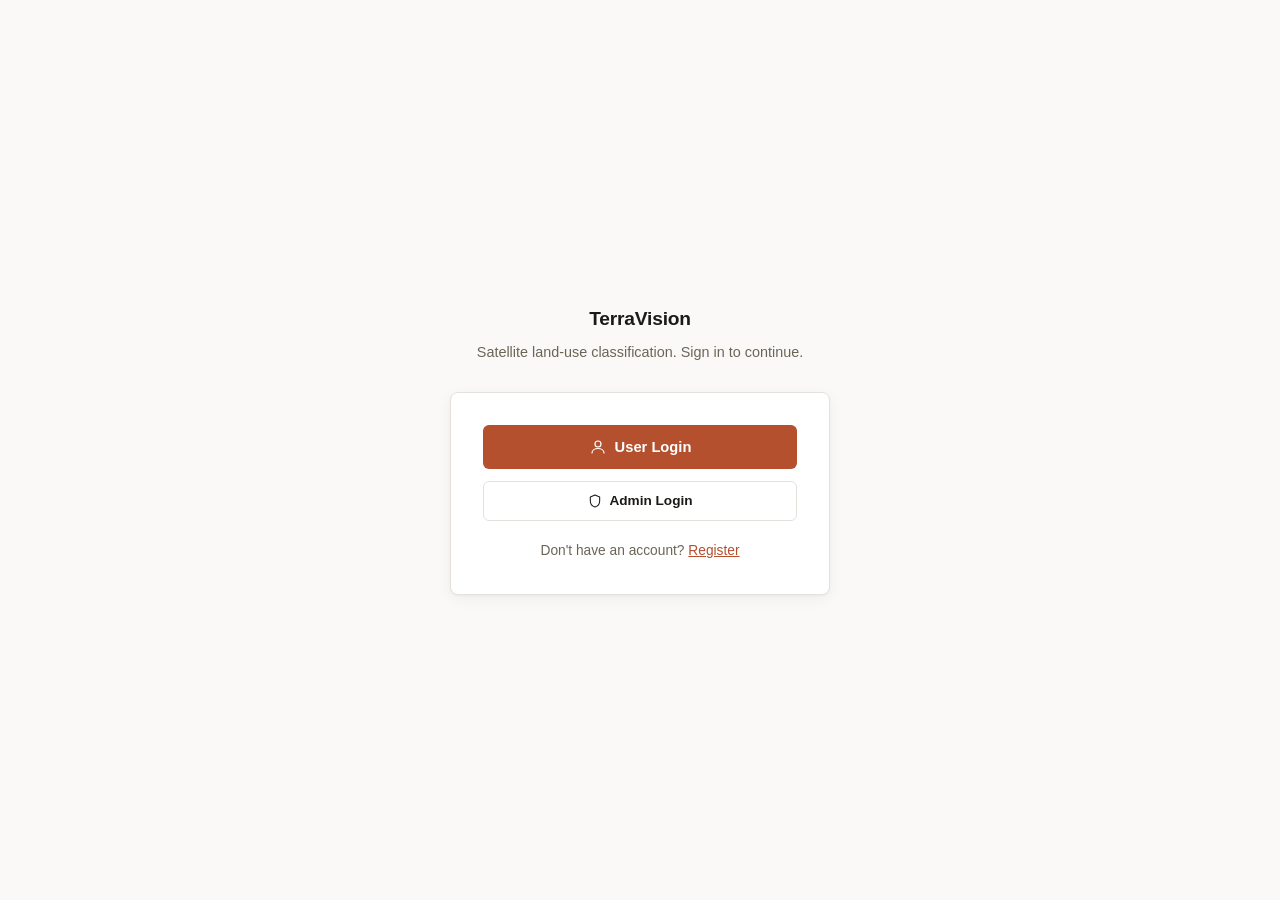
==== backend/src/main/resources/static/index.html @ 844b73f8 "Add auth, history, admin panel, Docker, deployment docs" ====
<!DOCTYPE html>
<html lang="en">
<head>
    <meta charset="UTF-8">
    <meta name="viewport" content="width=device-width, initial-scale=1.0">
    <title>TerraVision</title>
    <link rel="stylesheet" href="css/style.css">
</head>
<body>

<div class="auth-shell">
    <span class="brand" style="margin-bottom:8px;">TerraVision</span>
    <p style="color:var(--color-ink-muted); font-size:0.9rem; margin-bottom:28px; text-align:center;">
        Satellite land-use classification. Sign in to continue.
    </p>

    <div class="auth-card" style="text-align:center;">
        <div style="display:flex; flex-direction:column; gap:12px;">
            <a href="login.html" class="btn-primary" style="text-decoration:none;">
                <span style="width:18px;height:18px;display:inline-flex;" id="userLoginIcon"></span>
                User Login
            </a>
            <a href="login.html?intent=admin" class="btn-secondary" style="width:100%; text-decoration:none;">
                <span style="width:16px;height:16px;display:inline-flex;" id="adminLoginIcon"></span>
                Admin Login
            </a>
        </div>

        <p class="switch-link">Don't have an account? <a href="register.html">Register</a></p>
    </div>
</div>

<script src="js/icons.js"></script>
<script src="js/auth.js"></script>
<script>
    // Both buttons above go to the exact same login form and the exact same
    // POST /api/v1/auth/login call -- "Admin Login" only changes the login page's
    // heading/icon (cosmetic, via ?intent=admin). Role is determined solely by the
    // server from the JWT it issues; logging in with a non-admin account via
    // "Admin Login" just logs you in as a regular user, same as clicking
    // "User Login" would have.
    redirectIfAlreadyLoggedIn();
    document.getElementById('userLoginIcon').innerHTML = ICONS.user;
    document.getElementById('adminLoginIcon').innerHTML = ICONS.shield;
</script>
</body>
</html>
---- backend/src/main/resources/static/css/style.css ----
:root {
    --color-bg: #faf9f7;
    --color-surface: #ffffff;
    --color-border: #e5e2dd;
    --color-ink: #1c1a17;
    --color-ink-muted: #6b6558;
    --color-ink-faint: #9c9587;

    --color-accent: #b5502e;
    --color-accent-hover: #96401f;
    --color-accent-bg: #fbeee7;

    --color-error: #ad2b21;
    --color-error-bg: #fceceb;
    --color-success: #1e7a4c;
    --color-success-bg: #e9f5ee;
    --color-warning: #92590f;
    --color-warning-bg: #fbf1de;

    --font-ui: -apple-system, BlinkMacSystemFont, "Segoe UI", Roboto, Helvetica, Arial, sans-serif;
    --font-mono: ui-monospace, SFMono-Regular, Menlo, Consolas, "Liberation Mono", monospace;

    --radius: 8px;
    --shadow-card: 0 1px 2px rgba(28, 26, 23, 0.04), 0 4px 16px rgba(28, 26, 23, 0.05);
}

* {
    margin: 0;
    padding: 0;
    box-sizing: border-box;
}

body {
    font-family: var(--font-ui);
    background: var(--color-bg);
    color: var(--color-ink);
    line-height: 1.5;
}

a {
    color: var(--color-accent);
}

code {
    font-family: var(--font-mono);
    background: var(--color-accent-bg);
    padding: 1px 5px;
    border-radius: 4px;
    font-size: 0.9em;
}

/* Topbar */
#topbar {
    position: sticky;
    top: 0;
    z-index: 100;
    background: var(--color-surface);
    border-bottom: 1px solid var(--color-border);
}

.topbar-inner {
    max-width: 1100px;
    margin: 0 auto;
    padding: 14px 24px;
    display: flex;
    align-items: center;
    gap: 24px;
    flex-wrap: wrap;
}

.brand {
    font-size: 1.05rem;
    font-weight: 700;
    color: var(--color-ink);
    text-decoration: none;
    letter-spacing: -0.01em;
}

.nav-links {
    display: flex;
    gap: 20px;
    flex: 1;
    flex-wrap: wrap;
}

.nav-links a {
    text-decoration: none;
    color: var(--color-ink-muted);
    font-size: 0.9rem;
    font-weight: 500;
    padding-bottom: 3px;
    border-bottom: 2px solid transparent;
}

.nav-links a:hover {
    color: var(--color-ink);
}

.nav-links a.active {
    color: var(--color-ink);
    border-bottom-color: var(--color-accent);
}

.topbar-user {
    display: flex;
    align-items: center;
    gap: 12px;
}

.user-email {
    font-size: 0.85rem;
    color: var(--color-ink-muted);
    font-family: var(--font-mono);
}

.btn-icon {
    display: inline-flex;
    align-items: center;
    justify-content: center;
    width: 32px;
    height: 32px;
    border-radius: 6px;
    border: 1px solid var(--color-border);
    background: var(--color-surface);
    color: var(--color-ink-muted);
    cursor: pointer;
}

.btn-icon svg {
    width: 16px;
    height: 16px;
}

.btn-icon:hover {
    color: var(--color-ink);
    border-color: var(--color-ink-faint);
}

/* Page shell */
.page {
    max-width: 1100px;
    margin: 0 auto;
    padding: 32px 24px 64px;
}

.page-header {
    margin-bottom: 24px;
}

.page-header h1 {
    font-size: 1.4rem;
    font-weight: 700;
    letter-spacing: -0.01em;
}

.page-header p {
    color: var(--color-ink-muted);
    font-size: 0.92rem;
    margin-top: 4px;
}

/* Auth pages */
.auth-shell {
    min-height: 100vh;
    display: flex;
    flex-direction: column;
    align-items: center;
    justify-content: center;
    padding: 24px;
}

.auth-shell .brand {
    margin-bottom: 24px;
    font-size: 1.2rem;
}

.auth-card {
    width: 100%;
    max-width: 380px;
    background: var(--color-surface);
    border: 1px solid var(--color-border);
    border-radius: var(--radius);
    box-shadow: var(--shadow-card);
    padding: 32px;
}

.auth-card h1 {
    font-size: 1.2rem;
    font-weight: 700;
    margin-bottom: 6px;
}

.auth-card .subtitle {
    color: var(--color-ink-muted);
    font-size: 0.88rem;
    margin-bottom: 24px;
}

.auth-card .switch-link {
    margin-top: 20px;
    font-size: 0.86rem;
    color: var(--color-ink-muted);
    text-align: center;
}

.auth-icon-row {
    display: flex;
    justify-content: center;
    margin-bottom: 20px;
}

.auth-icon-row .icon-badge {
    width: 48px;
    height: 48px;
}

.icon-badge {
    display: inline-flex;
    align-items: center;
    justify-content: center;
    border-radius: 50%;
    background: var(--color-accent-bg);
    color: var(--color-accent);
}

.icon-badge.success {
    background: var(--color-success-bg);
    color: var(--color-success);
}

.icon-badge.error {
    background: var(--color-error-bg);
    color: var(--color-error);
}

.icon-badge svg {
    width: 55%;
    height: 55%;
}

/* Forms */
.form-field {
    margin-bottom: 16px;
    display: flex;
    flex-direction: column;
    gap: 6px;
}

.form-field label {
    font-size: 0.82rem;
    font-weight: 600;
    color: var(--color-ink);
}

.form-field input,
.form-field select {
    width: 100%;
    padding: 10px 12px;
    border: 1px solid var(--color-border);
    border-radius: 6px;
    font-size: 0.92rem;
    font-family: var(--font-ui);
    background: var(--color-surface);
    color: var(--color-ink);
    transition: border-color 0.15s, box-shadow 0.15s;
}

.form-field input:hover,
.form-field select:hover {
    border-color: var(--color-ink-faint);
}

.form-field input:focus,
.form-field select:focus {
    outline: none;
    border-color: var(--color-accent);
    box-shadow: 0 0 0 3px var(--color-accent-bg);
}

.form-field.checkbox {
    flex-direction: row;
    align-items: center;
    gap: 8px;
}

/* Inputs with an icon inside them (auth forms: leading icon, optional trailing
   toggle button). Icons are positioned against the input's own box, so they stay
   centered regardless of font-size/line-height changes rather than being centered
   by eye with a fixed top offset. */
.input-icon-wrapper {
    position: relative;
}

.input-icon-wrapper input {
    padding-left: 38px;
}

.input-icon-wrapper.has-toggle input {
    padding-right: 42px;
}

.input-icon-left {
    position: absolute;
    left: 12px;
    top: 50%;
    transform: translateY(-50%);
    display: flex;
    color: var(--color-ink-faint);
    pointer-events: none;
}

.input-icon-left svg {
    width: 16px;
    height: 16px;
}

.input-icon-toggle {
    position: absolute;
    right: 5px;
    top: 50%;
    transform: translateY(-50%);
    display: flex;
    align-items: center;
    justify-content: center;
    width: 28px;
    height: 28px;
    border: none;
    border-radius: 5px;
    background: none;
    color: var(--color-ink-muted);
    cursor: pointer;
    transition: background 0.15s, color 0.15s;
}

.input-icon-toggle svg {
    width: 17px;
    height: 17px;
}

.input-icon-toggle:hover {
    color: var(--color-ink);
    background: var(--color-accent-bg);
}

.input-icon-toggle:focus-visible {
    outline: 2px solid var(--color-accent);
    outline-offset: 1px;
}

.btn-primary {
    display: inline-flex;
    align-items: center;
    justify-content: center;
    gap: 8px;
    width: 100%;
    padding: 11px 16px;
    background: var(--color-accent);
    color: #fff;
    border: none;
    border-radius: 6px;
    font-size: 0.92rem;
    font-weight: 600;
    cursor: pointer;
    transition: background 0.15s;
}

.btn-primary:hover:not(:disabled) {
    background: var(--color-accent-hover);
}

.btn-primary:focus-visible {
    outline: 2px solid var(--color-accent);
    outline-offset: 2px;
}

.btn-primary:disabled {
    opacity: 0.55;
    cursor: not-allowed;
}

.btn-secondary {
    display: inline-flex;
    align-items: center;
    justify-content: center;
    gap: 6px;
    padding: 9px 16px;
    background: var(--color-surface);
    color: var(--color-ink);
    border: 1px solid var(--color-border);
    border-radius: 6px;
    font-size: 0.85rem;
    font-weight: 600;
    cursor: pointer;
    transition: border-color 0.15s, background 0.15s;
}

.btn-secondary:hover {
    border-color: var(--color-ink-faint);
    background: var(--color-bg);
}

.btn-secondary:focus-visible {
    outline: 2px solid var(--color-accent);
    outline-offset: 2px;
}

.btn-link {
    background: none;
    border: none;
    color: var(--color-accent);
    font-size: 0.86rem;
    font-weight: 600;
    cursor: pointer;
    padding: 0;
}

/* Alerts */
.alert {
    display: flex;
    align-items: flex-start;
    gap: 10px;
    padding: 12px 14px;
    border-radius: 6px;
    font-size: 0.86rem;
    margin-bottom: 16px;
    line-height: 1.5;
}

.alert svg {
    width: 18px;
    height: 18px;
    flex-shrink: 0;
    margin-top: 1px;
}

.alert-error {
    background: var(--color-error-bg);
    color: var(--color-error);
}

.alert-success {
    background: var(--color-success-bg);
    color: var(--color-success);
}

.alert-warning {
    background: var(--color-warning-bg);
    color: var(--color-warning);
}

/* Cards */
.card {
    background: var(--color-surface);
    border: 1px solid var(--color-border);
    border-radius: var(--radius);
    box-shadow: var(--shadow-card);
    padding: 24px;
}

/* Upload / Classify */
.upload-box {
    border: 1.5px dashed var(--color-border);
    border-radius: var(--radius);
    padding: 40px 20px;
    text-align: center;
    cursor: pointer;
    min-height: 200px;
    display: flex;
    align-items: center;
    justify-content: center;
    transition: border-color 0.15s, background 0.15s;
}

.upload-box:hover,
.upload-box.drag-over {
    border-color: var(--color-accent);
    background: var(--color-accent-bg);
}

.upload-placeholder svg {
    width: 32px;
    height: 32px;
    color: var(--color-ink-faint);
    margin-bottom: 10px;
}

.upload-placeholder p {
    color: var(--color-ink-muted);
    font-size: 0.9rem;
    margin-bottom: 4px;
}

.upload-hint {
    font-size: 0.78rem;
    color: var(--color-ink-faint);
}

.preview-image {
    max-width: 100%;
    max-height: 280px;
    border-radius: 6px;
    object-fit: contain;
}

.results-card {
    margin-top: 20px;
    border-left: 3px solid var(--color-accent);
}

.results-card.low-confidence {
    border-left-color: var(--color-warning);
}

.result-top {
    display: flex;
    align-items: center;
    gap: 14px;
    margin-bottom: 20px;
}

.result-top h2 {
    font-size: 1.15rem;
    font-weight: 700;
}

.result-top p {
    color: var(--color-ink-muted);
    font-size: 0.86rem;
}

.bar-row {
    display: flex;
    align-items: center;
    gap: 10px;
    margin-bottom: 10px;
}

.bar-label {
    width: 190px;
    font-size: 0.85rem;
    color: var(--color-ink);
    flex-shrink: 0;
}

.bar-track {
    flex: 1;
    background: var(--color-accent-bg);
    border-radius: 20px;
    height: 8px;
    overflow: hidden;
}

.bar-fill {
    height: 100%;
    background: var(--color-accent);
    border-radius: 20px;
}

.bar-pct {
    width: 50px;
    text-align: right;
    font-size: 0.82rem;
    font-weight: 600;
    font-family: var(--font-mono);
    color: var(--color-ink);
}

.result-note {
    margin-top: 16px;
    font-size: 0.78rem;
    color: var(--color-ink-faint);
    font-family: var(--font-mono);
}

/* Class chips */
.class-grid {
    display: flex;
    flex-wrap: wrap;
    gap: 8px;
    margin-top: 12px;
}

.class-chip {
    background: var(--color-surface);
    border: 1px solid var(--color-border);
    color: var(--color-ink-muted);
    padding: 5px 12px;
    border-radius: 20px;
    font-size: 0.8rem;
}

/* Stat cards */
.stats-row {
    display: grid;
    grid-template-columns: repeat(4, 1fr);
    gap: 14px;
    margin-bottom: 20px;
}

@media (max-width: 700px) {
    .stats-row {
        grid-template-columns: repeat(2, 1fr);
    }
}

.stat-card {
    background: var(--color-surface);
    border: 1px solid var(--color-border);
    border-radius: var(--radius);
    padding: 16px 18px;
}

.stat-number {
    display: block;
    font-size: 1.5rem;
    font-weight: 700;
    font-family: var(--font-mono);
    color: var(--color-ink);
}

.stat-label {
    font-size: 0.78rem;
    color: var(--color-ink-muted);
    margin-top: 2px;
}

/* Filters */
.filters-bar {
    display: flex;
    flex-wrap: wrap;
    gap: 12px;
    align-items: flex-end;
    margin-bottom: 20px;
}

.filter-field {
    display: flex;
    flex-direction: column;
    gap: 4px;
    font-size: 0.78rem;
    color: var(--color-ink-muted);
}

.filter-field input,
.filter-field select {
    padding: 8px 10px;
    border: 1px solid var(--color-border);
    border-radius: 6px;
    font-size: 0.85rem;
    font-family: var(--font-ui);
}

.filter-field.checkbox {
    flex-direction: row;
    align-items: center;
    gap: 6px;
}

/* Tables */
.table-card {
    background: var(--color-surface);
    border: 1px solid var(--color-border);
    border-radius: var(--radius);
    overflow-x: auto;
}

table.data-table {
    width: 100%;
    border-collapse: collapse;
    font-size: 0.85rem;
}

.data-table th,
.data-table td {
    text-align: left;
    padding: 11px 16px;
    border-bottom: 1px solid var(--color-border);
    white-space: nowrap;
}

.data-table td.numeric,
.data-table td.mono {
    font-family: var(--font-mono);
}

.data-table th {
    color: var(--color-ink-muted);
    font-weight: 600;
    font-size: 0.76rem;
    text-transform: uppercase;
    letter-spacing: 0.03em;
    background: var(--color-bg);
}

.data-table tbody tr:last-child td {
    border-bottom: none;
}

.badge {
    display: inline-block;
    padding: 2px 10px;
    border-radius: 12px;
    font-size: 0.72rem;
    font-weight: 600;
}

.badge-ok {
    background: var(--color-success-bg);
    color: var(--color-success);
}

.badge-low {
    background: var(--color-warning-bg);
    color: var(--color-warning);
}

.badge-admin {
    background: var(--color-accent-bg);
    color: var(--color-accent);
}

/* Pagination */
.pagination {
    display: flex;
    justify-content: center;
    align-items: center;
    gap: 12px;
    padding: 16px;
    font-size: 0.84rem;
    color: var(--color-ink-muted);
}

.pagination button {
    display: inline-flex;
    align-items: center;
    justify-content: center;
    width: 30px;
    height: 30px;
    border: 1px solid var(--color-border);
    background: var(--color-surface);
    border-radius: 6px;
    cursor: pointer;
    color: var(--color-ink);
}

.pagination button svg {
    width: 15px;
    height: 15px;
}

.pagination button:disabled {
    color: var(--color-ink-faint);
    cursor: not-allowed;
}

/* Empty / loading states */
.empty-state {
    text-align: center;
    padding: 48px 20px;
    color: var(--color-ink-muted);
}

.empty-state svg {
    width: 32px;
    height: 32px;
    color: var(--color-ink-faint);
    margin-bottom: 10px;
}

.empty-state .empty-title {
    font-weight: 600;
    color: var(--color-ink);
    margin-bottom: 4px;
    font-size: 0.92rem;
}

.empty-state .empty-hint {
    font-size: 0.84rem;
}

.loading-state {
    text-align: center;
    padding: 32px;
    color: var(--color-ink-muted);
    font-size: 0.88rem;
}

/* Model info / about */
.content-card {
    background: var(--color-surface);
    border: 1px solid var(--color-border);
    border-radius: var(--radius);
    padding: 24px;
    margin-bottom: 18px;
}

.content-card h2 {
    font-size: 1.02rem;
    font-weight: 700;
    margin-bottom: 10px;
}

.content-card p {
    color: var(--color-ink-muted);
    font-size: 0.9rem;
    line-height: 1.7;
}

.content-card p + p {
    margin-top: 10px;
}

.limitation-box {
    background: var(--color-warning-bg);
    border-radius: 6px;
    padding: 16px 18px;
    color: var(--color-warning);
    font-size: 0.88rem;
    line-height: 1.7;
}

.limitation-box p + p {
    margin-top: 10px;
}

.arch-image {
    max-width: 100%;
    border-radius: 6px;
    margin-top: 12px;
    border: 1px solid var(--color-border);
}

.pipeline {
    display: flex;
    align-items: center;
    flex-wrap: wrap;
    gap: 8px;
    margin-top: 14px;
}

.pipe-step {
    background: var(--color-bg);
    border: 1px solid var(--color-border);
    border-radius: 8px;
    padding: 12px 16px;
    text-align: center;
    font-size: 0.82rem;
    color: var(--color-ink);
    font-weight: 600;
    line-height: 1.5;
}

.pipe-step small {
    font-weight: 400;
    color: var(--color-ink-muted);
}

.pipe-arrow {
    color: var(--color-ink-faint);
}

/* Charts */
.dashboard-charts {
    display: grid;
    grid-template-columns: 1fr 1fr;
    gap: 16px;
    margin-bottom: 20px;
}

@media (max-width: 700px) {
    .dashboard-charts {
        grid-template-columns: 1fr;
    }
}

.chart-card h3 {
    font-size: 0.9rem;
    font-weight: 700;
    margin-bottom: 14px;
}

/* Footer */
footer {
    text-align: center;
    padding: 24px;
    color: var(--color-ink-faint);
    font-size: 0.78rem;
}
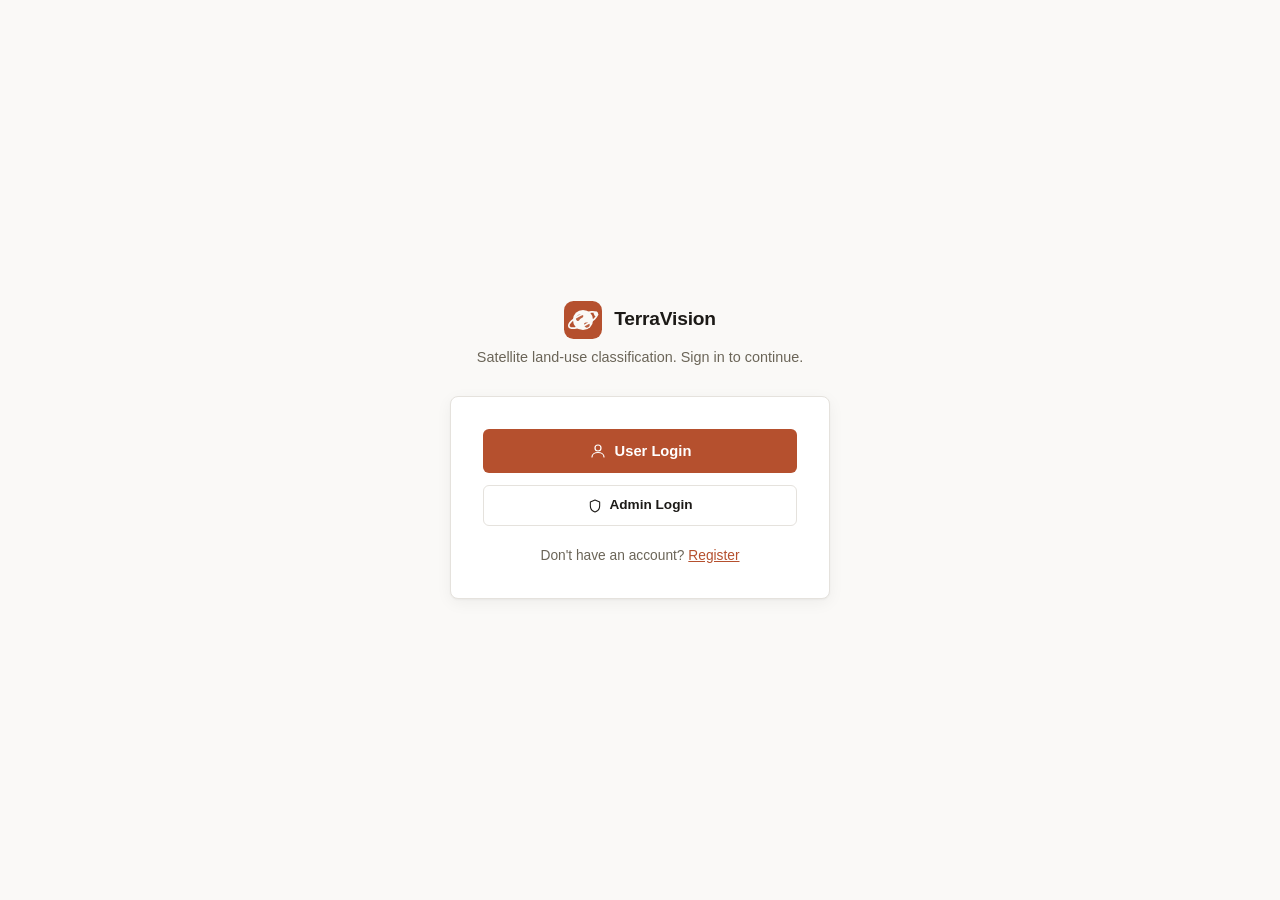
==== commit 6472c28f: "Single top prediction, navbar redesign, auth hardening, Pune map page - Return and display only the " ====
--- a/backend/src/main/resources/static/index.html
+++ b/backend/src/main/resources/static/index.html
@@ -4,12 +4,13 @@
     <meta charset="UTF-8">
     <meta name="viewport" content="width=device-width, initial-scale=1.0">
     <title>TerraVision</title>
+    <link rel="icon" type="image/svg+xml" href="favicon.svg">
     <link rel="stylesheet" href="css/style.css">
 </head>
 <body>
 
 <div class="auth-shell">
-    <span class="brand" style="margin-bottom:8px;">TerraVision</span>
+    <span class="brand" style="margin-bottom:8px;"><span class="brand-logo" data-brand-logo></span><span class="brand-name">TerraVision</span></span>
     <p style="color:var(--color-ink-muted); font-size:0.9rem; margin-bottom:28px; text-align:center;">
         Satellite land-use classification. Sign in to continue.
     </p>
--- a/backend/src/main/resources/static/css/style.css
+++ b/backend/src/main/resources/static/css/style.css
@@ -58,17 +58,19 @@
     border-bottom: 1px solid var(--color-border);
 }
 
+/* Full width on purpose: brand hugs the left edge, user menu the right edge,
+   independent of the 1100px content column below. */
 .topbar-inner {
-    max-width: 1100px;
-    margin: 0 auto;
-    padding: 14px 24px;
-    display: flex;
-    align-items: center;
-    gap: 24px;
-    flex-wrap: wrap;
+    padding: 10px 24px;
+    display: flex;
+    align-items: center;
+    gap: 28px;
 }
 
 .brand {
+    display: inline-flex;
+    align-items: center;
+    gap: 10px;
     font-size: 1.05rem;
     font-weight: 700;
     color: var(--color-ink);
@@ -76,11 +78,23 @@
     letter-spacing: -0.01em;
 }
 
+.brand-logo {
+    display: inline-flex;
+    width: 30px;
+    height: 30px;
+    color: var(--color-accent);
+    flex-shrink: 0;
+}
+
+.brand-logo svg {
+    width: 100%;
+    height: 100%;
+}
+
 .nav-links {
     display: flex;
-    gap: 20px;
+    gap: 22px;
     flex: 1;
-    flex-wrap: wrap;
 }
 
 .nav-links a {
@@ -88,8 +102,9 @@
     color: var(--color-ink-muted);
     font-size: 0.9rem;
     font-weight: 500;
-    padding-bottom: 3px;
+    padding: 6px 0 4px;
     border-bottom: 2px solid transparent;
+    white-space: nowrap;
 }
 
 .nav-links a:hover {
@@ -101,39 +116,239 @@
     border-bottom-color: var(--color-accent);
 }
 
-.topbar-user {
-    display: flex;
-    align-items: center;
-    gap: 12px;
+.nav-toggle {
+    display: none;
+    margin-left: auto;
+    width: 36px;
+    height: 36px;
+    align-items: center;
+    justify-content: center;
+    border: 1px solid var(--color-border);
+    border-radius: 8px;
+    background: var(--color-surface);
+    color: var(--color-ink-muted);
+    cursor: pointer;
+}
+
+.nav-toggle svg {
+    width: 18px;
+    height: 18px;
+}
+
+/* User menu */
+.user-menu {
+    position: relative;
+    margin-left: auto;
+}
+
+.nav-links + .user-menu {
+    margin-left: 0;
+}
+
+.user-trigger {
+    display: inline-flex;
+    align-items: center;
+    gap: 10px;
+    max-width: 280px;
+    padding: 4px 10px 4px 4px;
+    border: 1px solid var(--color-border);
+    border-radius: 999px;
+    background: var(--color-surface);
+    color: var(--color-ink);
+    font: inherit;
+    cursor: pointer;
+    transition: border-color 0.15s, background 0.15s;
+}
+
+.user-trigger:hover,
+.user-trigger[aria-expanded="true"] {
+    border-color: var(--color-ink-faint);
+    background: var(--color-bg);
+}
+
+.user-trigger:focus-visible,
+.nav-toggle:focus-visible,
+.user-dropdown-item:focus-visible {
+    outline: 2px solid var(--color-accent);
+    outline-offset: 2px;
+}
+
+.avatar {
+    display: inline-flex;
+    align-items: center;
+    justify-content: center;
+    width: 28px;
+    height: 28px;
+    border-radius: 50%;
+    background: var(--color-accent);
+    color: #fff;
+    font-size: 0.8rem;
+    font-weight: 700;
+    flex-shrink: 0;
+}
+
+.avatar-lg {
+    width: 38px;
+    height: 38px;
+    font-size: 1rem;
 }
 
 .user-email {
     font-size: 0.85rem;
-    color: var(--color-ink-muted);
-    font-family: var(--font-mono);
-}
-
-.btn-icon {
-    display: inline-flex;
-    align-items: center;
-    justify-content: center;
-    width: 32px;
-    height: 32px;
+    color: var(--color-ink);
+    overflow: hidden;
+    text-overflow: ellipsis;
+    white-space: nowrap;
+    min-width: 0;
+}
+
+.user-trigger-badge {
+    flex-shrink: 0;
+}
+
+.user-chevron {
+    display: inline-flex;
+    width: 14px;
+    height: 14px;
+    color: var(--color-ink-faint);
+    flex-shrink: 0;
+}
+
+.user-chevron svg {
+    width: 100%;
+    height: 100%;
+}
+
+.user-dropdown {
+    position: absolute;
+    right: 0;
+    top: calc(100% + 8px);
+    width: 260px;
+    background: var(--color-surface);
+    border: 1px solid var(--color-border);
+    border-radius: var(--radius);
+    box-shadow: 0 8px 28px rgba(28, 26, 23, 0.14);
+    padding: 6px;
+}
+
+.user-dropdown[hidden] {
+    display: none;
+}
+
+.user-dropdown-head {
+    display: flex;
+    align-items: center;
+    gap: 12px;
+    padding: 10px;
+    border-bottom: 1px solid var(--color-border);
+    margin-bottom: 6px;
+}
+
+.user-dropdown-id {
+    display: flex;
+    flex-direction: column;
+    align-items: flex-start;
+    gap: 4px;
+    min-width: 0;
+}
+
+.user-dropdown-email {
+    max-width: 100%;
+    font-size: 0.85rem;
+    font-weight: 600;
+    overflow: hidden;
+    text-overflow: ellipsis;
+    white-space: nowrap;
+}
+
+.user-dropdown-item {
+    display: flex;
+    align-items: center;
+    gap: 10px;
+    width: 100%;
+    padding: 9px 10px;
+    border: none;
     border-radius: 6px;
-    border: 1px solid var(--color-border);
-    background: var(--color-surface);
-    color: var(--color-ink-muted);
+    background: none;
+    color: var(--color-ink);
+    font: inherit;
+    font-size: 0.88rem;
+    font-weight: 500;
+    text-align: left;
     cursor: pointer;
 }
 
-.btn-icon svg {
+.user-dropdown-item:hover {
+    background: var(--color-accent-bg);
+    color: var(--color-accent-hover);
+}
+
+.user-dropdown-icon {
+    display: inline-flex;
     width: 16px;
     height: 16px;
 }
 
-.btn-icon:hover {
-    color: var(--color-ink);
-    border-color: var(--color-ink-faint);
+.user-dropdown-icon svg {
+    width: 100%;
+    height: 100%;
+}
+
+@media (max-width: 860px) {
+    .topbar-inner {
+        flex-wrap: wrap;
+        gap: 12px;
+        padding: 10px 16px;
+    }
+
+    .nav-toggle {
+        display: inline-flex;
+    }
+
+    .nav-links {
+        display: none;
+        order: 5;
+        flex: 1 0 100%;
+        flex-direction: column;
+        gap: 0;
+        padding-top: 6px;
+        border-top: 1px solid var(--color-border);
+    }
+
+    #topbar.nav-open .nav-links {
+        display: flex;
+    }
+
+    .nav-links a {
+        padding: 11px 4px;
+        border-bottom: none;
+        border-left: 2px solid transparent;
+        padding-left: 10px;
+    }
+
+    .nav-links a.active {
+        border-left-color: var(--color-accent);
+    }
+
+    .user-menu,
+    .nav-links + .user-menu {
+        margin-left: 0;
+    }
+}
+
+@media (max-width: 560px) {
+    .user-email,
+    .user-trigger-badge {
+        display: none;
+    }
+
+    .user-trigger {
+        padding-right: 8px;
+    }
+
+    .brand-name {
+        font-size: 1rem;
+    }
 }
 
 /* Page shell */
@@ -233,9 +448,24 @@
     color: var(--color-error);
 }
 
-.icon-badge svg {
+.icon-badge > svg {
     width: 55%;
     height: 55%;
+}
+
+/* Pages inject the icon into an inner span; size and center that span itself, or
+   the SVG sits at the span's auto width and drifts off-center. */
+.icon-badge > span {
+    display: inline-flex;
+    align-items: center;
+    justify-content: center;
+    width: 55%;
+    height: 55%;
+}
+
+.icon-badge > span svg {
+    width: 100%;
+    height: 100%;
 }
 
 /* Forms */
@@ -886,3 +1116,169 @@
     color: var(--color-ink-faint);
     font-size: 0.78rem;
 }
+
+/* Pune map page */
+.map-stats {
+    display: flex;
+    flex-wrap: wrap;
+    gap: 24px;
+    justify-content: space-around;
+    text-align: center;
+}
+
+.map-stats strong {
+    display: block;
+    font-size: 1.4rem;
+    color: var(--color-accent);
+}
+
+.map-stats span {
+    font-size: 0.8rem;
+    color: var(--color-ink-muted);
+}
+
+.map-iframe {
+    display: block;
+    width: 100%;
+    height: 600px;
+    border: 1px solid var(--color-border);
+    border-radius: var(--radius);
+    box-shadow: var(--shadow-card);
+    margin-bottom: 20px;
+}
+
+.legend-grid {
+    display: flex;
+    flex-wrap: wrap;
+    gap: 12px 20px;
+}
+
+.legend-item {
+    display: flex;
+    align-items: center;
+    gap: 8px;
+    font-size: 0.9rem;
+    color: var(--color-ink-muted);
+}
+
+.legend-item span {
+    width: 16px;
+    height: 16px;
+    border-radius: 3px;
+    flex-shrink: 0;
+}
+
+/* Role switch on the login pages */
+.role-switch {
+    margin-top: 16px;
+    padding-top: 16px;
+    border-top: 1px solid var(--color-border);
+    text-align: center;
+}
+
+.role-switch-link {
+    display: inline-flex;
+    align-items: center;
+    gap: 8px;
+    font-size: 0.86rem;
+    font-weight: 600;
+    color: var(--color-accent);
+    text-decoration: none;
+}
+
+.role-switch-link:hover {
+    color: var(--color-accent-hover);
+    text-decoration: underline;
+}
+
+.role-switch-icon {
+    display: inline-flex;
+    width: 16px;
+    height: 16px;
+}
+
+/* Result card: single top prediction */
+.result-top {
+    justify-content: space-between;
+    align-items: flex-start;
+    margin-bottom: 14px;
+}
+
+.result-eyebrow {
+    display: block;
+    font-size: 0.72rem;
+    font-weight: 600;
+    text-transform: uppercase;
+    letter-spacing: 0.04em;
+    color: var(--color-ink-faint);
+    margin-bottom: 4px;
+}
+
+.result-top h2 {
+    font-size: 1.4rem;
+    letter-spacing: -0.01em;
+}
+
+.result-score {
+    text-align: right;
+    flex-shrink: 0;
+}
+
+.result-pct {
+    display: block;
+    font-size: 2rem;
+    font-weight: 700;
+    line-height: 1;
+    color: var(--color-accent);
+    letter-spacing: -0.02em;
+}
+
+.result-pct-label {
+    font-size: 0.72rem;
+    color: var(--color-ink-muted);
+}
+
+.results-card.low-confidence .result-pct {
+    color: var(--color-warning);
+}
+
+.results-card.low-confidence .bar-fill {
+    background: var(--color-warning);
+}
+
+.result-bar {
+    height: 10px;
+}
+
+.result-actions {
+    margin-top: 20px;
+    padding-top: 16px;
+    border-top: 1px solid var(--color-border);
+}
+
+.btn-icon-inline {
+    display: inline-flex;
+    width: 16px;
+    height: 16px;
+}
+
+.btn-icon-inline svg {
+    width: 100%;
+    height: 100%;
+}
+
+.badge-user {
+    background: var(--color-bg);
+    color: var(--color-ink-muted);
+    border: 1px solid var(--color-border);
+}
+
+/* Brand on the standalone auth pages: a bit larger than in the navbar */
+.auth-shell .brand {
+    gap: 12px;
+}
+
+.auth-shell .brand-logo {
+    width: 38px;
+    height: 38px;
+}
